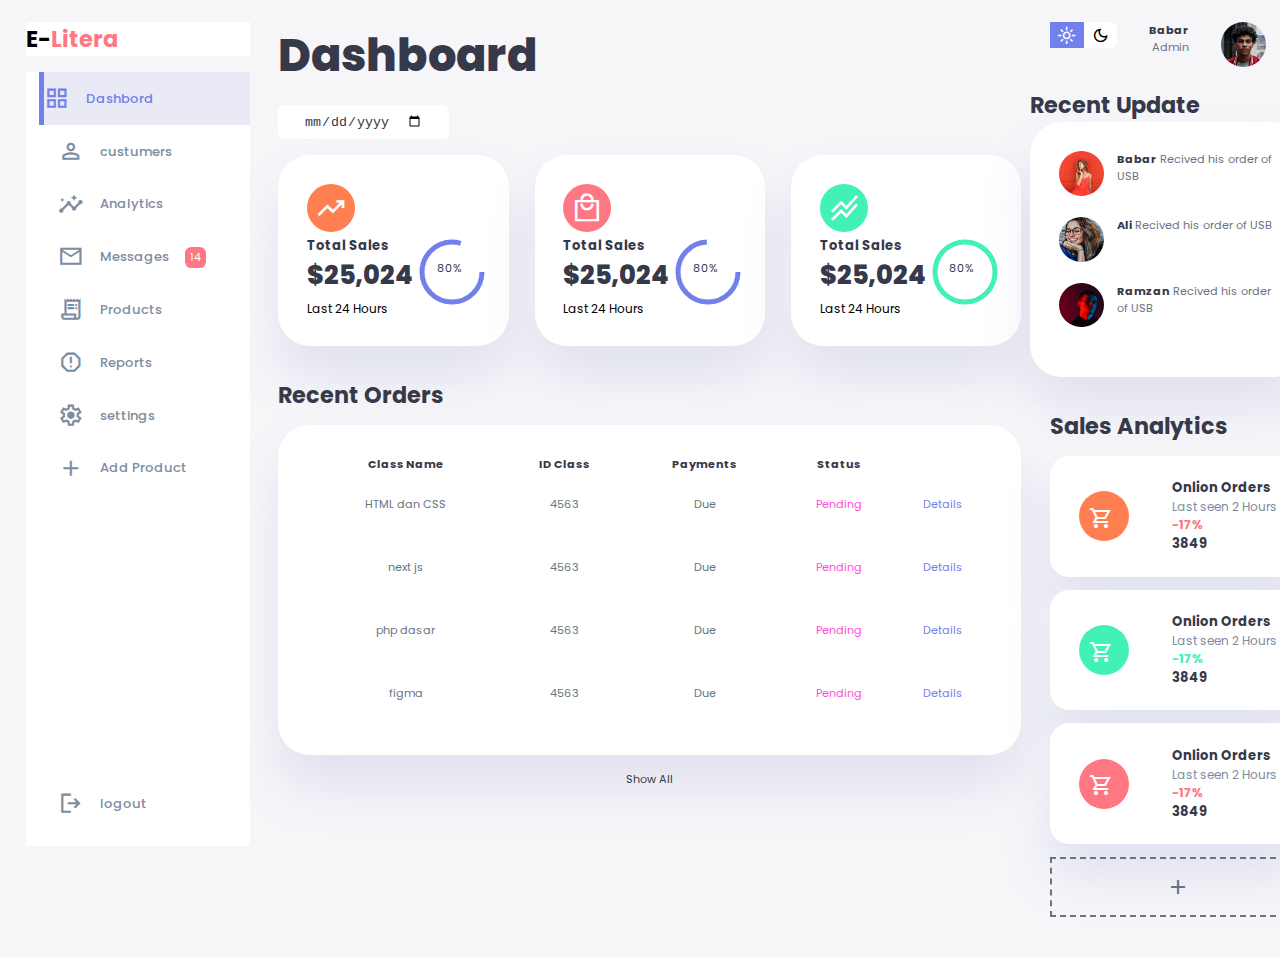
==== index.html @ 21e51f48 "push pertama" ====
<!DOCTYPE html>
<html lang="en">
<head>
  <meta charset="UTF-8">
  <meta http-equiv="X-UA-Compatible" content="IE=edge">
  <meta name="viewport" content="width=device-width, initial-scale=1.0">
  <title>UI/UX</title>
  <link rel="stylesheet" href="https://fonts.googleapis.com/css2?family=Material+Symbols+Sharp:opsz,wght,FILL,GRAD@48,400,0,0" />
  <link rel="stylesheet" href="style.css">
</head>
<body>
   <div class="container">
      <aside>
           
         <div class="top">
           <div class="logo">
             <h2>E-<span class="danger">Litera</span> </h2>
           </div>
           <div class="close" id="close_btn">
            <span class="material-symbols-sharp">
              close
              </span>
           </div>
         </div>
         <!-- end top -->
          <div class="sidebar">

            <a href="#" class="active">
              <span class="material-symbols-sharp">grid_view </span>
              <h3>Dashbord</h3>
           </a>
           <a href="customer.html">
              <span class="material-symbols-sharp">person_outline </span>
              <h3>custumers</h3>
           </a>
           <a href="#">
              <span class="material-symbols-sharp">insights </span>
              <h3>Analytics</h3>
           </a>
           <a href="#">
              <span class="material-symbols-sharp">mail_outline </span>
              <h3>Messages</h3>
              <span class="msg_count">14</span>
           </a>
           <a href="#">
              <span class="material-symbols-sharp">receipt_long </span>
              <h3>Products</h3>
           </a>
           <a href="#">
              <span class="material-symbols-sharp">report_gmailerrorred </span>
              <h3>Reports</h3>
           </a>
           <a href="#">
              <span class="material-symbols-sharp">settings </span>
              <h3>settings</h3>
           </a>
           <a href="#">
              <span class="material-symbols-sharp">add </span>
              <h3>Add Product</h3>
           </a>
           <a href="#">
              <span class="material-symbols-sharp">logout </span>
              <h3>logout</h3>
           </a>
             


          </div>

      </aside>
      <!-- --------------
        end asid
      -------------------- -->

      <!-- --------------
        start main part
      --------------- -->

      <main>
           <h1>Dashboard</h1>

           <div class="date">
             <input type="date" >
           </div>

        <div class="insights">

           <!-- start seling -->
            <div class="sales">
               <span class="material-symbols-sharp">trending_up</span>
               <div class="middle">

                 <div class="left">
                   <h3>Total Sales</h3>
                   <h1>$25,024</h1>
                 </div>
                  <div class="progress">
                      <svg>
                         <circle  r="30" cy="40" cx="40"></circle>
                      </svg>
                      <div class="number"><p>80%</p></div>
                  </div>

               </div>
               <small>Last 24 Hours</small>
            </div>
           <!-- end seling -->
              <!-- start expenses -->
              <div class="expenses">
                <span class="material-symbols-sharp">local_mall</span>
                <div class="middle">
 
                  <div class="left">
                    <h3>Total Sales</h3>
                    <h1>$25,024</h1>
                  </div>
                   <div class="progress">
                       <svg>
                          <circle  r="30" cy="40" cx="40"></circle>
                       </svg>
                       <div class="number"><p>80%</p></div>
                   </div>
 
                </div>
                <small>Last 24 Hours</small>
             </div>
            <!-- end seling -->
               <!-- start seling -->
               <div class="income">
                <span class="material-symbols-sharp">stacked_line_chart</span>
                <div class="middle">
 
                  <div class="left">
                    <h3>Total Sales</h3>
                    <h1>$25,024</h1>
                  </div>
                   <div class="progress">
                       <svg>
                          <circle  r="30" cy="40" cx="40"></circle>
                       </svg>
                       <div class="number"><p>80%</p></div>
                   </div>
 
                </div>
                <small>Last 24 Hours</small>
             </div>
            <!-- end seling -->

        </div>
       <!-- end insights -->
      <div class="recent_order">
         <h2>Recent Orders</h2>
         <table> 
             <thead>
              <tr>
                <th>Class Name</th>
                <th>ID Class</th>
                <th>Payments</th>
                <th>Status</th>
              </tr>
             </thead>
              <tbody>
                 <tr>
                   <td>HTML dan CSS</td>
                   <td>4563</td>
                   <td>Due</td>
                   <td class="warning">Pending</td>
                   <td class="primary">Details</td>
                 </tr>
                 <tr>
                  <td>next js</td>
                  <td>4563</td>
                  <td>Due</td>
                  <td class="warning">Pending</td>
                  <td class="primary">Details</td>
                </tr>
                <tr>
                  <td>php dasar</td>
                  <td>4563</td>
                  <td>Due</td>
                  <td class="warning">Pending</td>
                  <td class="primary">Details</td>
                </tr>
                <tr>
                  <td>figma</td>
                  <td>4563</td>
                  <td>Due</td>
                  <td class="warning">Pending</td>
                  <td class="primary">Details</td>
                </tr>
              </tbody>
         </table>
         <a href="#">Show All</a>
      </div>

      </main>
      <!------------------
         end main
        ------------------->

      <!----------------
        start right main 
      ---------------------->
    <div class="right">

<div class="top">
   <button id="menu_bar">
     <span class="material-symbols-sharp">menu</span>
   </button>

   <div class="theme-toggler">
     <span class="material-symbols-sharp active">light_mode</span>
     <span class="material-symbols-sharp">dark_mode</span>
   </div>
    <div class="profile">
       <div class="info">
           <p><b>Babar</b></p>
           <p>Admin</p>
           <small class="text-muted"></small>
       </div>
       <div class="profile-photo">
         <img src="./images/profile-1.jpg" alt=""/>
       </div>
    </div>
</div>

  <div class="recent_updates">
     <h2>Recent Update</h2>
   <div class="updates">
      <div class="update">
         <div class="profile-photo">
            <img src="./images/profile-4.jpg" alt=""/>
         </div>
        <div class="message">
           <p><b>Babar</b> Recived his order of USB</p>
        </div>
      </div>
      <div class="update">
        <div class="profile-photo">
        <img src="./images/profile-3.jpg" alt=""/>
        </div>
       <div class="message">
          <p><b>Ali</b> Recived his order of USB</p>
       </div>
     </div>
     <div class="update">
      <div class="profile-photo">
         <img src="./images/profile-2.jpg" alt=""/>
      </div>
     <div class="message">
        <p><b>Ramzan</b> Recived his order of USB</p>
     </div>
   </div>
  </div>
  </div>


   <div class="sales-analytics">
     <h2>Sales Analytics</h2>

      <div class="item onlion">
        <div class="icon">
          <span class="material-symbols-sharp">shopping_cart</span>
        </div>
        <div class="right_text">
          <div class="info">
            <h3>Onlion Orders</h3>
            <small class="text-muted">Last seen 2 Hours</small>
          </div>
          <h5 class="danger">-17%</h5>
          <h3>3849</h3>
        </div>
      </div>
      <div class="item onlion">
        <div class="icon">
          <span class="material-symbols-sharp">shopping_cart</span>
        </div>
        <div class="right_text">
          <div class="info">
            <h3>Onlion Orders</h3>
            <small class="text-muted">Last seen 2 Hours</small>
          </div>
          <h5 class="success">-17%</h5>
          <h3>3849</h3>
        </div>
      </div>
      <div class="item onlion">
        <div class="icon">
          <span class="material-symbols-sharp">shopping_cart</span>
        </div>
        <div class="right_text">
          <div class="info">
            <h3>Onlion Orders</h3>
            <small class="text-muted">Last seen 2 Hours</small>
          </div>
          <h5 class="danger">-17%</h5>
          <h3>3849</h3>
        </div>
      </div>
   
  

    </div>
      <div class="item add_product">
            <div>
            <span class="material-symbols-sharp">add</span>
            </div>
     </div>
    </div>
   </div>
   <script src="script.js"></script>
</body>
</html>
---- style.css ----
@import url('https://fonts.googleapis.com/css2?family=Poppins:ital,wght@0,500;0,600;0,700;0,800;1,600&display=swap');


/* variables */


:root {
  --clr-primary: #7380ec;
  --clr-danger: #ff7782;
  --clr-success: #41f1b6;
  --clr-white: #fff;
  --clr-info-dark: #7d8da1;
  --clr-info-light: #dce1eb;
  --clr-dark: #363949;
  --clr-warnig: #ff4edc;
  --clr-light: rgba(132, 139, 200, 0.18);
  --clr-primary-variant: #111e88;
  --clr-dark-variant: #677483;
  --clr-color-background: #f6f6f9;

  --card-border-radius: 2rem;
  --border-radius-1: 0.4rem;
  --border-radius-2: 0.8rem;
  --border-radius-3: 1.2rem;

  --card-padding: 1.8rem;
  --padding-1: 1.2rem;
  --box-shadow: 0 2rem 3rem var(--clr-light);

}

/* dark theme */
.dark-theme-variables {
  --clr-color-background: #181a1e;
  --clr-white: #202528;
  --clr-light: rgba(0, 0, 0, 0.4);
  --clr-dark: #edeffd;
  --clr-dark-variant: #677483;
  --box-shadow: 0 2rem 3rem var(--clr-light)
}



*{
  margin: 0;
  padding: 0;
  box-sizing: border-box;
  border: 0;
  text-decoration: none;
  list-style: none;
  appearance: none;
}

body{
   width: 100vw;
   height: 100vh;
   font-size: .7rem;
   user-select: none;
   overflow-x: hidden;
   background: var(--clr-color-background);
   font-family: 'Poppins', sans-serif;
}

.container  {
  display: grid;
  width: 96%;
  gap: 1.8rem;
  grid-template-columns: 14rem auto 16rem;
  margin: 0 auto;
}

a{
  color: var(--clr-dark);
}

h1{
  font-weight: 800;
  font-size: 2.8rem;
}
h2{
  font-size: 1.4rem;
}
h3{
  font-size: 0.87;
}
h4{
  font-weight: 0.8rem;
}
h5{
  font-size: 0.77rem;
}
small{
  font-size: 0.75rem;
}
.profile-photo img{
  width: 2.8rem;
  height: 2.8rem;
  overflow: hidden;
  border-radius: 50%;
}
.text-muted{
  color: var(--clr-info-dark);
}
p{
  color: var(--clr-dark-variant);
}
b{
  color: var(--clr-dark);
}
.primary {
  color: var(--clr-primary);
}

.success {
  color: var(--clr-success);
}

.danger {
  color: var(--clr-danger);
}

.warning {
  color: var(--clr-warnig);
}


/* aside */
 aside{
  height: 100vh;
 }
 aside .top{
  background: var(--clr-white);
  display: flex;
  align-items: center;
  justify-content: space-between;
  margin-top: 1.4rem;
 }

 aside .logo{
   display: flex;
   gap: 1rem;
 }
 aside .logo img{
   width: 2rem;
   height: 2rem;
 }
 aside .top div.close span{
   display: none;
 }

 /* ===================
 Sidebar
 ================== */

 aside .sidebar{
  background: var(--clr-white);
  display: flex;
  flex-direction: column;
  height: 86vh;
  position: relative;
  top: 1rem;
 }

 aside h3{
  font-weight: 500;
 }

 aside .sidebar a{
  display: flex;
  color: var(--clr-info-dark);
  margin-left: 2rem;
  gap: 1rem;
  align-items: center;
  height: 3.3rem;
  transition: all .1s ease;
 
 }

 aside .sidebar a span{
  font-size: 1.6rem;
  transition: all .3s ease-in-out;
  
 }

 aside .sidebar a:last-child{
  position: absolute;
  bottom: 1rem; 
  width: 100%;
 }

 aside .sidebar a.active{
   background-color: var(--clr-light);
   color: var(--clr-primary);
   margin-left: 0;
   border-left: 5px solid var(--clr-primary);
   margin-left: calc(1rem - 3px);
 }
 aside .sidebar a:hover span{
  margin-left: 1rem;
 }

 aside .sidebar a span.msg_count{
   background-color: var(--clr-danger);
   color: var(--clr-white);
   padding: 2px 5px;
   font-size: 11px;
   border-radius: var(--border-radius-1);
 }

 /* ----------------------------
 --------- Main--------------
 ------------------------------ */

 main{
  margin-top: 1.4rem;
  width: auto;
 }
 main input {
  background-color: transparent;
  border: 0;
  outline: 0;
  color: var(--clr-dark);
 }

 main .date{
  display: inline-block;
  background: var(--clr-white);
  border-radius: var(--border-radius-1);
  margin-top: 1rem;
  padding: 0.5rem 1.6rem;
 }

main .insights{
   display: grid;
   grid-template-columns: repeat(3,1fr);
   gap: 1.6rem;
}
main .insights>div{
   background-color: var(--clr-white);
   padding: var(--card-padding);
   border-radius: var(--card-border-radius);
   margin-top: 1rem;
   box-shadow: var(--box-shadow);
   transition: all .3s ease;
}

main .insights > div:hover{
  box-shadow: none;
}
main .insights>div  span{
   background: coral;
    padding: 0.5rem;
     border-radius: 50%;
     color: var(--clr-white);
     font-size: 2rem; 
  }

main .insights > div.expenses span{
   background: var(--clr-danger);
}
main .insights > div.income span{
  background: var(--clr-success);
}

main .insights > div .middle{
   display: flex;
   align-items: center;
   justify-content: space-between;
}
main .insights > div .middle h1{
  font-size: 1.6rem;
}

main h1{
  color: var(--clr-dark);
}
main .insights h1{
  color: var(--clr-dark);
}
main .insights h3{
  color: var(--clr-dark);
}
main .insights p{
  color: var(--clr-dark);
}
main .insights h3{
  
    color: var(--clr-dark);
  
  
}

main .insights .progress{
  position: relative;
  height: 68px;
  width: 68px;
  border-radius: 50px;
}

main .insights svg{
  height: 150px;
  width: 150px;
  position: absolute;
  top: 0;
}

main .insights svg circle{
  fill: none;
  stroke: var(--clr-primary);
   transform: rotate(270,80,80);
   stroke-width: 5;
}
main .insights .sales svg circle{
   stroke-dashoffset: 0;
   stroke-dasharray: 150;
}

main .insights .expenses svg circle{
  stroke-dashoffset: 10;
  stroke-dasharray: 150;
}
main .insights .sales svg circle{
  stroke-dashoffset: 0;
  stroke-dasharray: 150;
}
main .insights .income svg circle{
  stroke: var(--clr-success);
}

main .insights .progress .number{
  position: absolute;
  top: 5%;
  left: 5%;
  height: 100%;
  width: 100%;
  display: flex;
  justify-content: center;
  align-items: center;
}

/* recent order */

main .recent_order{
   margin-top: 2rem;
}

main .recent_order h2{
    color: var(--clr-dark);
}

main .recent_order h2{
  margin-bottom: 0.8rem;
}
main .recent_order table{
  background: var(--clr-white);
  width: 100%;
  border-radius: var(--card-border-radius);
  padding: var(--card-padding);
  text-align: center;
  box-shadow: var(--box-shadow);
  transition: all .3s ease;
  color: var(--clr-dark);
}
main .recent_order table:hover{
  box-shadow: none;
}

main table tbody td{
   height: 3.8rem;
   border-bottom: 1px solid var(--clr-white);
   color:var(--clr-dark-variant)
}
main table tbody tr:last-child td{
   border: none;
}


main .recent_order a{
  text-align: center;
  display: block;
  margin: 1rem;
}


/*********************
Right Side
**********************/

.right{
  margin-top: 1.4rem;
}
.right h2{
  color: var(--clr-dark);
}
.right .top{
  display: flex;
  justify-content: start;
  gap: 2rem;
}

.right .top button{
  display: none;
}

.right .theme-toggler{
  background: var(--clr-white);
  display: flex;
  justify-content: space-between;
  height: 1.6rem;
  width: 4.2rem;
  cursor: pointer;
  border-radius: var(--border-radius-1);
}
.right .theme-toggler span{
  font-size: 1.2rem;
  width: 50%;
  height: 100%;
  display: flex;
  align-items: center;
  justify-content: center;
}

.right .theme-toggler span.active{
  background: var(--clr-primary);
  color: #fff;
}


.right .top .profile{
  display: flex;
  gap: 2rem;
  text-align: right;
}
.right  .info h3{
  color: var(--clr-dark);
}
.right  .item h3{
  color: var(--clr-dark);
}

/* recent update */

.right .recent_updates{
  margin-top: 1rem;
  margin-left: -20px;
}
.right .recent_updates .updates{
  background-color: var(--clr-white);
  padding: var(--card-padding);
  border-radius: var(--card-border-radius);
  box-shadow: var(--box-shadow);
   transition: all .3s ease;
}
.right .recent_updates .updates:hover{
  box-shadow: none;
}
.right .recent_updates .update{
   display: grid;
   grid-template-columns: 2.6rem auto;
   gap: 1rem;
   margin-bottom: 1rem;
}


.right .recent_updates .update p{

}

/* see analytics */

.right .sales-analytics{
  margin-top: 2rem;
}
.right .sales-analytics h2{
  margin-bottom: 0.8rem;
}
.right .sales-analytics .item{
  background-color: var(--clr-white);
  display: flex;
  justify-content: space-between;
  align-items: center;
  gap: 1rem;
  margin: 10px 0;
  width: 100%;
  margin-bottom: 0.8rem;
  padding: 1.4rem var(--card-padding);
  border-radius: var(--border-radius-3);
  box-shadow: var(--box-shadow);
}
.right .sales-analytics .item:hover{
  box-shadow: none;
}

.right .sales-analytics .item .icon{
  padding: 0.6rem;
  color: var(--clr-white);
  border-radius: 50%;
  height: 50px;
  width: 50px;
  line-height: 50px;
  align-items: center;
  background: coral;
}
.right .sales-analytics .item:nth-child(3) .icon
{
  background: var(--clr-success);
}
.right .sales-analytics .item:nth-child(4) .icon
{
  background: var(--clr-danger);
}

.right .sales-analytics .item .right{
  margin-left: 15px;
  display: flex;
  justify-content: space-around;
}
.right .sales-analytics .item .right h3{
  color: var(d);
}


.add_product div{
  display: flex;
  height: 60px;
  width: 100%;
  text-align: center;
  justify-content: center;
  align-items: center;
  border: 2px dashed;
  color: var(--clr-dark-variant);
  margin-bottom: 40px;

}




/* **********8
MEDIA QUERY
****************/

@media screen and (max-width:1200px) {
    .container{
      width: 94%;
      grid-template-columns: 7rem auto 14rem;
    }
    aside .sidebar h3{
      display: none;
    }
    aside .sidebar a{
      width: 5.6rem;
    }
    aside .sidebar a:last-child{
      position: relative;
      margin-top: 1.8rem;
    }
    main .insights{
      display: grid;
      grid-template-columns: repeat(1,1fr);
    }
}

/* ****************
MEDIA QUERY PHONE
************************/

@media screen and (max-width:768px) {
  .container{
    width: 100%;
    grid-template-columns: repeat(1,1fr);
  
  }
  
  aside{
    position: fixed;
    width: 18rem;
    z-index: 3;
    height: 100vh;
    background-color: var(--clr-white);
    display: none;
    left: -110px;
    animation:  menuLeft .3s ease forwards;
  }
  
  @keyframes menuLeft {
      to{
        left: 0;
      }
  }
  



  aside .logo h2{
       display: inline;
  }
  aside .sidebar h3{
    display: inline;
  }
  aside .sidebar a{
    width: 100%;
    height: 3.4rem;
  }
  aside .top div.close  span{
     display: inline;
     position: absolute;
     right: 0;
     margin-right:30px;
     font-size: 35px;
     cursor: pointer;
  }

    .right .top{
       position: fixed;
       top: 0;
       left: 0;
       display: flex;
       justify-content: center;
       align-items: center;
       padding: 0 0.8rem;
       background: var(--clr-white);
       height: 4.6rem;
       width: 100%;
       z-index: 2;
       box-shadow: 0 1rem 1rem var(--clr-light);
       margin: 0;
    }


 main .insights{
  display: grid;
  grid-template-columns: repeat(1,1fr);
  gap: 1.6rem;
  padding: 40px;
 }
 main .recent_order{
  padding: 30px;
  margin: 0 auto;
 }



  .right .profile{
    position: absolute;
    left: 70%;
  }

  .right .top .theme-toggler{
    width: 4.4rem;
    position: absolute;
    left: 50%;
  }
   .right .profile .info{
    display: none;
   }

   .right .top button{
     display: inline-block;
     background: transparent;
     cursor: pointer;
     color: var(--clr-dark);
     position: absolute;
     left: 1rem;

   }
   .right .recent_order{
    padding: 0 30px;
   }
   .right .recent_updates{
    padding: 0 40px;
   }
   .right .sales-analytics{
    padding: 0 40px;
   }
   .right .add_product{
    padding: 0 40px;
    margin-bottom: 40px;
   }


}
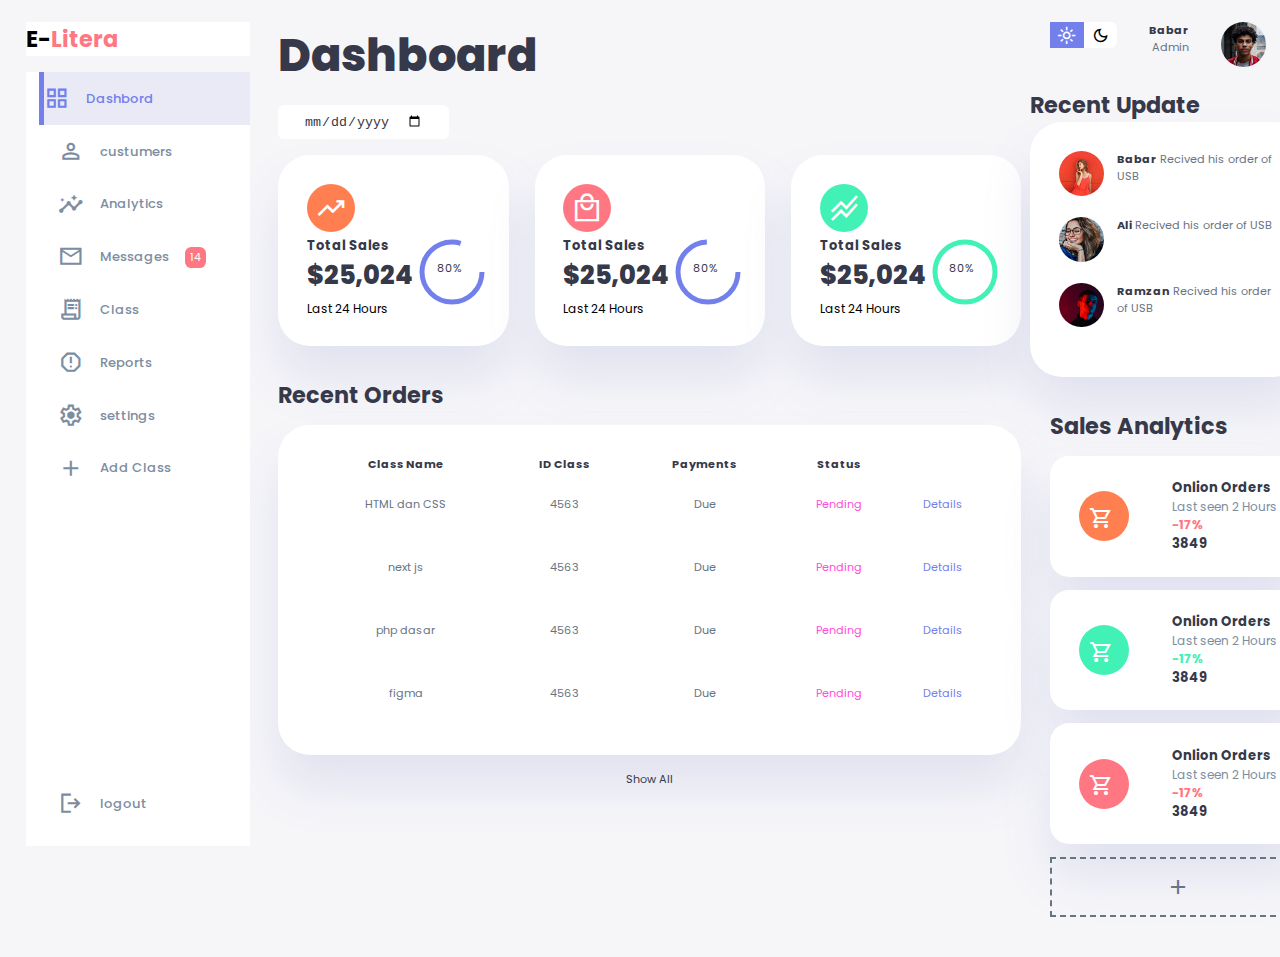
==== commit b110d915: "update2" ====
--- a/index.html
+++ b/index.html
@@ -33,30 +33,30 @@
               <span class="material-symbols-sharp">person_outline </span>
               <h3>custumers</h3>
            </a>
-           <a href="#">
+           <a href="analytic.html">
               <span class="material-symbols-sharp">insights </span>
               <h3>Analytics</h3>
            </a>
-           <a href="#">
+           <a href="masage.html">
               <span class="material-symbols-sharp">mail_outline </span>
               <h3>Messages</h3>
               <span class="msg_count">14</span>
            </a>
-           <a href="#">
+           <a href="produk.html">
               <span class="material-symbols-sharp">receipt_long </span>
-              <h3>Products</h3>
-           </a>
-           <a href="#">
+              <h3>Class</h3>
+           </a>
+           <a href="report.html">
               <span class="material-symbols-sharp">report_gmailerrorred </span>
               <h3>Reports</h3>
            </a>
-           <a href="#">
+           <a href="/admin2/settings/profile.html">
               <span class="material-symbols-sharp">settings </span>
               <h3>settings</h3>
            </a>
-           <a href="#">
+           <a href="class.html">
               <span class="material-symbols-sharp">add </span>
-              <h3>Add Product</h3>
+              <h3>Add Class</h3>
            </a>
            <a href="#">
               <span class="material-symbols-sharp">logout </span>
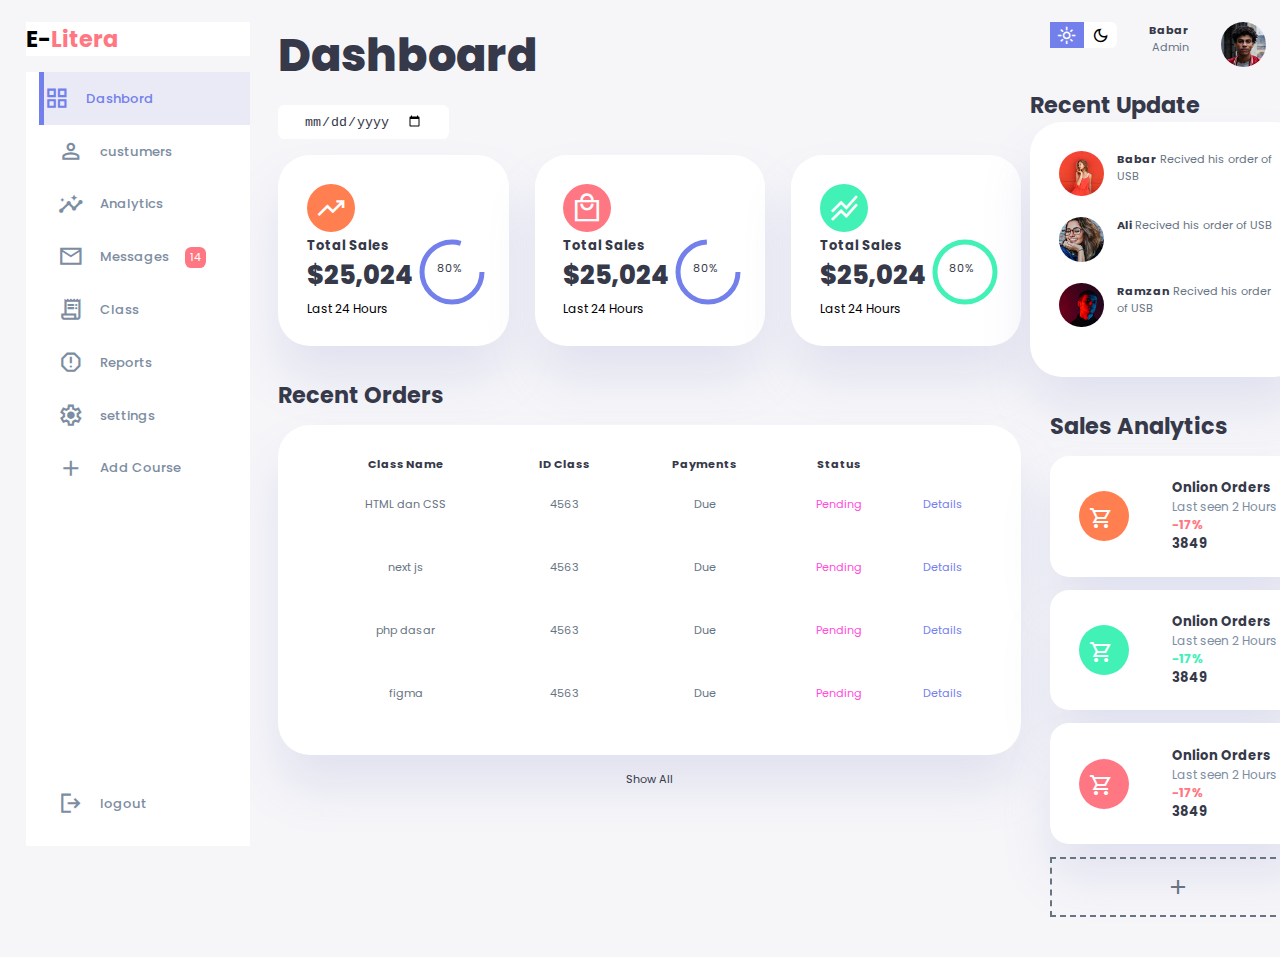
==== commit b20d4ff6: "update3" ====
--- a/index.html
+++ b/index.html
@@ -56,7 +56,7 @@
            </a>
            <a href="class.html">
               <span class="material-symbols-sharp">add </span>
-              <h3>Add Class</h3>
+              <h3>Add Course</h3>
            </a>
            <a href="#">
               <span class="material-symbols-sharp">logout </span>
